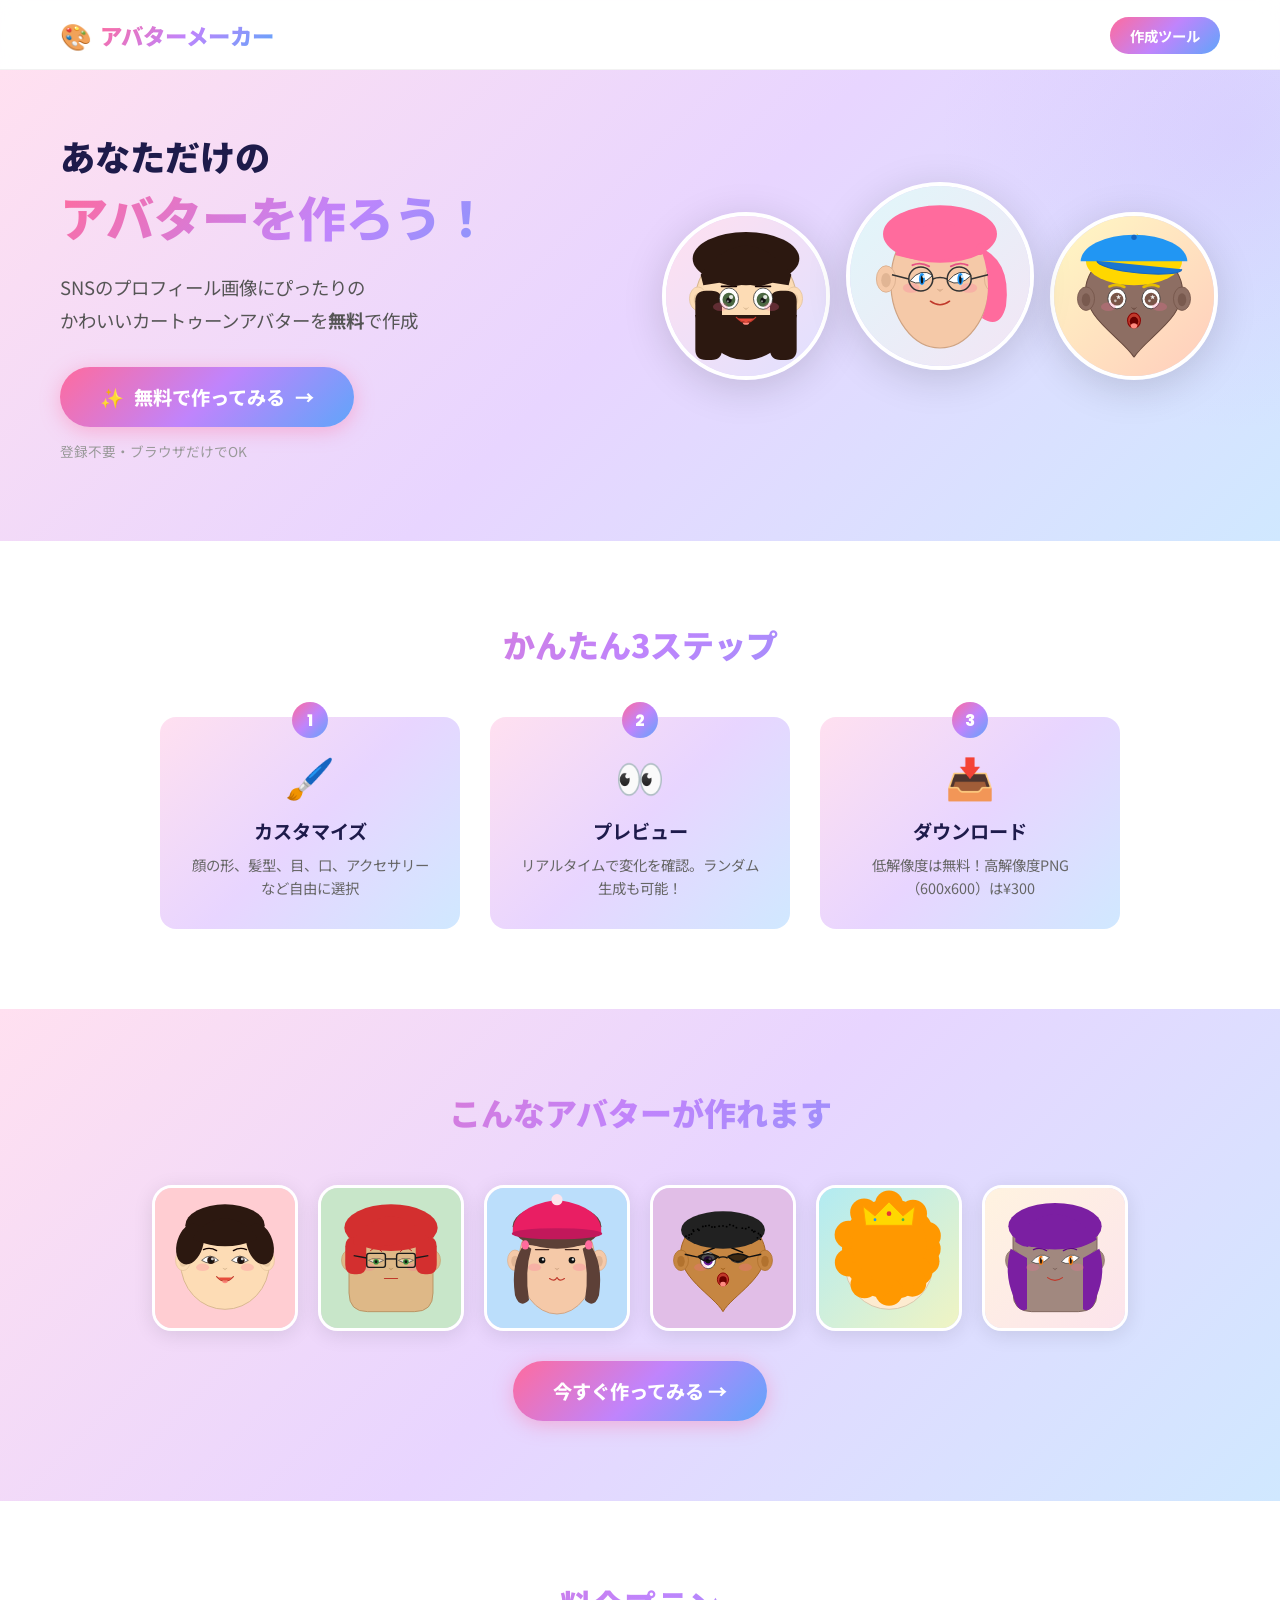
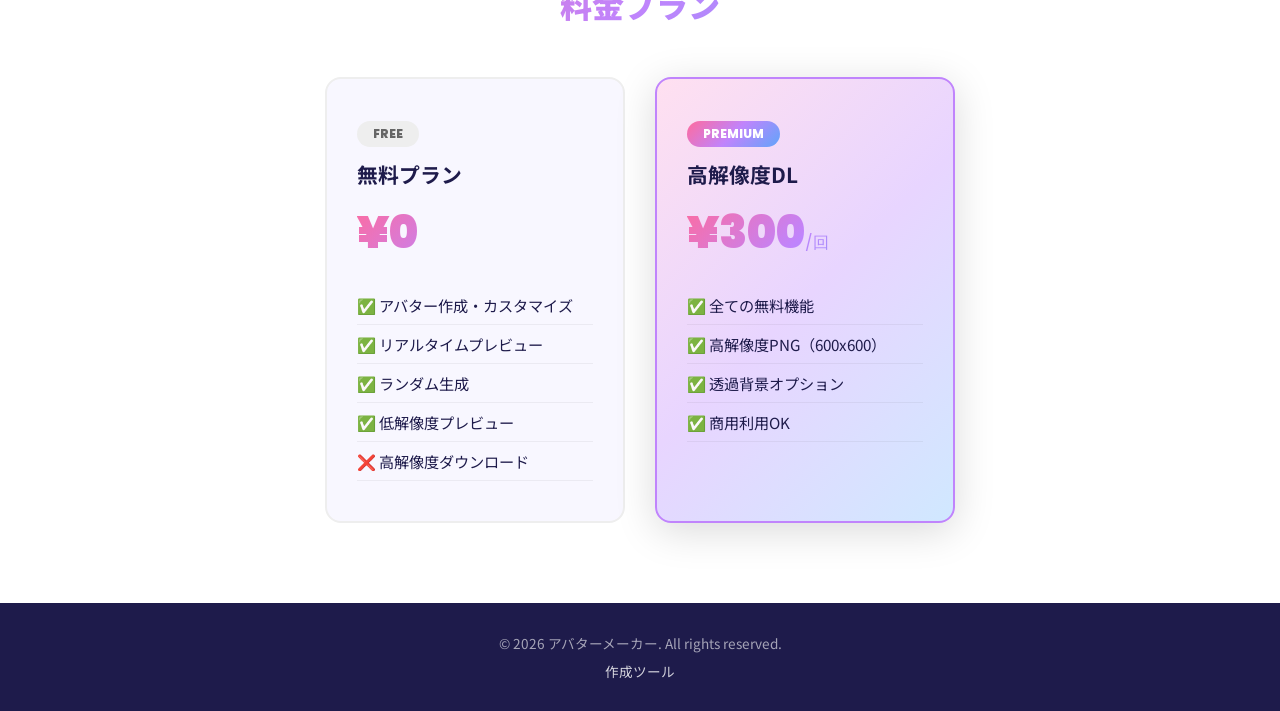
==== index.html @ 693d00ae "Initial release: Avatar Maker (アバターメーカー) Canvas-based cartoon avatar builder for SNS profile picture" ====
<!DOCTYPE html>
<html lang="ja">
<head>
    <meta charset="UTF-8">
    <meta name="viewport" content="width=device-width, initial-scale=1.0">
    <title>アバターメーカー | 無料でSNSアイコンを作成 - アバター 作成 ツール</title>
    <meta name="description" content="無料でオリジナルのアバターを作成！SNSプロフィール画像やアイコンをかんたんカスタマイズ。顔の形、髪型、目、アクセサリーを選んであなただけのアバターを作ろう。">
    <meta name="keywords" content="アバター 作成, アイコン メーカー, SNS プロフィール画像, アバター 作成 無料, SNS アイコン メーカー, プロフィール画像 作成, 似顔絵 メーカー, キャラクター 作成">
    <meta property="og:title" content="アバターメーカー | 無料でSNSアイコンを作成">
    <meta property="og:description" content="無料でオリジナルのアバターを作成！かんたんカスタマイズであなただけのアバターを。">
    <meta property="og:type" content="website">
    <meta property="og:url" content="https://richend0913.github.io/avatar-maker/">
    <meta name="twitter:card" content="summary_large_image">
    <link rel="canonical" href="https://richend0913.github.io/avatar-maker/">
    <link rel="stylesheet" href="css/style.css">
    <link rel="preconnect" href="https://fonts.googleapis.com">
    <link href="https://fonts.googleapis.com/css2?family=Noto+Sans+JP:wght@400;700;900&family=Poppins:wght@600;800&display=swap" rel="stylesheet">
    <script async src="https://pagead2.googlesyndication.com/pagead/js/adsbygoogle.js?client=ca-pub-6327505164684489" crossorigin="anonymous"></script>
    <script type="application/ld+json">
    {
        "@context": "https://schema.org",
        "@type": "WebApplication",
        "name": "アバターメーカー",
        "description": "無料でオリジナルのアバターを作成できるWebアプリ。SNSプロフィール画像やアイコンをかんたんカスタマイズ。",
        "url": "https://richend0913.github.io/avatar-maker/",
        "applicationCategory": "DesignApplication",
        "operatingSystem": "Web",
        "offers": {
            "@type": "Offer",
            "price": "0",
            "priceCurrency": "JPY",
            "description": "無料でアバター作成。高解像度ダウンロードは¥300。"
        },
        "inLanguage": "ja",
        "author": {
            "@type": "Organization",
            "name": "Avatar Maker"
        }
    }
    </script>
</head>
<body class="landing-page">
    <header class="landing-header">
        <div class="container">
            <div class="logo">
                <span class="logo-icon">&#x1F3A8;</span>
                <span class="logo-text">アバターメーカー</span>
            </div>
            <nav>
                <a href="maker.html" class="nav-link">作成ツール</a>
            </nav>
        </div>
    </header>

    <main>
        <section class="hero">
            <div class="container">
                <div class="hero-content">
                    <h1 class="hero-title">
                        <span class="hero-title-main">あなただけの</span>
                        <span class="hero-title-accent">アバターを作ろう！</span>
                    </h1>
                    <p class="hero-subtitle">
                        SNSのプロフィール画像にぴったりの<br>
                        かわいいカートゥーンアバターを<strong>無料</strong>で作成
                    </p>
                    <a href="maker.html" class="cta-button">
                        <span class="cta-icon">&#x2728;</span>
                        無料で作ってみる
                        <span class="cta-arrow">&rarr;</span>
                    </a>
                    <p class="hero-note">登録不要・ブラウザだけでOK</p>
                </div>
                <div class="hero-visual">
                    <div class="hero-avatars">
                        <canvas id="example1" width="160" height="160"></canvas>
                        <canvas id="example2" width="180" height="180"></canvas>
                        <canvas id="example3" width="160" height="160"></canvas>
                    </div>
                </div>
            </div>
        </section>

        <section class="features">
            <div class="container">
                <h2 class="section-title">かんたん3ステップ</h2>
                <div class="steps">
                    <div class="step">
                        <div class="step-number">1</div>
                        <div class="step-icon">&#x1F58C;&#xFE0F;</div>
                        <h3>カスタマイズ</h3>
                        <p>顔の形、髪型、目、口、アクセサリーなど自由に選択</p>
                    </div>
                    <div class="step">
                        <div class="step-number">2</div>
                        <div class="step-icon">&#x1F440;</div>
                        <h3>プレビュー</h3>
                        <p>リアルタイムで変化を確認。ランダム生成も可能！</p>
                    </div>
                    <div class="step">
                        <div class="step-number">3</div>
                        <div class="step-icon">&#x1F4E5;</div>
                        <h3>ダウンロード</h3>
                        <p>低解像度は無料！高解像度PNG（600x600）は¥300</p>
                    </div>
                </div>
            </div>
        </section>

        <section class="showcase">
            <div class="container">
                <h2 class="section-title">こんなアバターが作れます</h2>
                <div class="showcase-grid">
                    <canvas id="showcase1" width="140" height="140"></canvas>
                    <canvas id="showcase2" width="140" height="140"></canvas>
                    <canvas id="showcase3" width="140" height="140"></canvas>
                    <canvas id="showcase4" width="140" height="140"></canvas>
                    <canvas id="showcase5" width="140" height="140"></canvas>
                    <canvas id="showcase6" width="140" height="140"></canvas>
                </div>
                <a href="maker.html" class="cta-button cta-secondary">
                    今すぐ作ってみる &rarr;
                </a>
            </div>
        </section>

        <section class="pricing">
            <div class="container">
                <h2 class="section-title">料金プラン</h2>
                <div class="pricing-cards">
                    <div class="pricing-card">
                        <div class="pricing-badge">FREE</div>
                        <h3>無料プラン</h3>
                        <div class="pricing-amount">¥0</div>
                        <ul>
                            <li>&#x2705; アバター作成・カスタマイズ</li>
                            <li>&#x2705; リアルタイムプレビュー</li>
                            <li>&#x2705; ランダム生成</li>
                            <li>&#x2705; 低解像度プレビュー</li>
                            <li>&#x274C; 高解像度ダウンロード</li>
                        </ul>
                    </div>
                    <div class="pricing-card pricing-card-premium">
                        <div class="pricing-badge pricing-badge-premium">PREMIUM</div>
                        <h3>高解像度DL</h3>
                        <div class="pricing-amount">¥300<span>/回</span></div>
                        <ul>
                            <li>&#x2705; 全ての無料機能</li>
                            <li>&#x2705; 高解像度PNG（600x600）</li>
                            <li>&#x2705; 透過背景オプション</li>
                            <li>&#x2705; 商用利用OK</li>
                        </ul>
                    </div>
                </div>
            </div>
        </section>
    </main>

    <footer class="landing-footer">
        <div class="container">
            <p>&copy; 2026 アバターメーカー. All rights reserved.</p>
            <p class="footer-links">
                <a href="maker.html">作成ツール</a>
            </p>
        </div>
    </footer>

    <script src="js/avatar-renderer.js"></script>
    <script>
        document.addEventListener('DOMContentLoaded', function() {
            // Example avatars for hero section
            const examples = [
                { faceShape: 0, skinColor: '#FDDCB5', hairStyle: 2, hairColor: '#2C1810', eyeStyle: 0, eyeColor: '#4A6741', mouthStyle: 0, eyebrowStyle: 1, accessory: 0, bgColor: '#FFE0F0', bgGradient: true, bgGradientColor: '#E0E0FF' },
                { faceShape: 1, skinColor: '#F5C9A8', hairStyle: 4, hairColor: '#FF6B9D', eyeStyle: 2, eyeColor: '#2196F3', mouthStyle: 1, eyebrowStyle: 0, accessory: 1, bgColor: '#E0F7FA', bgGradient: true, bgGradientColor: '#F3E5F5' },
                { faceShape: 3, skinColor: '#8D6E63', hairStyle: 7, hairColor: '#FFD700', eyeStyle: 4, eyeColor: '#795548', mouthStyle: 2, eyebrowStyle: 2, accessory: 4, bgColor: '#FFF9C4', bgGradient: true, bgGradientColor: '#FFCCBC' }
            ];

            examples.forEach((config, i) => {
                const canvas = document.getElementById('example' + (i + 1));
                if (canvas) renderAvatar(canvas, config);
            });

            // Showcase avatars
            const showcases = [
                { faceShape: 0, skinColor: '#FDDCB5', hairStyle: 0, hairColor: '#2C1810', eyeStyle: 1, eyeColor: '#2C1810', mouthStyle: 0, eyebrowStyle: 0, accessory: 0, bgColor: '#FFCDD2', bgGradient: false },
                { faceShape: 2, skinColor: '#DEB887', hairStyle: 3, hairColor: '#D32F2F', eyeStyle: 3, eyeColor: '#388E3C', mouthStyle: 3, eyebrowStyle: 3, accessory: 2, bgColor: '#C8E6C9', bgGradient: false },
                { faceShape: 1, skinColor: '#F5C9A8', hairStyle: 5, hairColor: '#5D4037', eyeStyle: 5, eyeColor: '#1565C0', mouthStyle: 4, eyebrowStyle: 1, accessory: 5, bgColor: '#BBDEFB', bgGradient: false },
                { faceShape: 3, skinColor: '#C68642', hairStyle: 1, hairColor: '#212121', eyeStyle: 6, eyeColor: '#6A1B9A', mouthStyle: 2, eyebrowStyle: 4, accessory: 3, bgColor: '#E1BEE7', bgGradient: false },
                { faceShape: 0, skinColor: '#FDEBD0', hairStyle: 6, hairColor: '#FF9800', eyeStyle: 7, eyeColor: '#00796B', mouthStyle: 5, eyebrowStyle: 2, accessory: 6, bgColor: '#B2EBF2', bgGradient: true, bgGradientColor: '#F0F4C3' },
                { faceShape: 2, skinColor: '#A1887F', hairStyle: 8, hairColor: '#7B1FA2', eyeStyle: 2, eyeColor: '#F57F17', mouthStyle: 1, eyebrowStyle: 0, accessory: 0, bgColor: '#FFF3E0', bgGradient: true, bgGradientColor: '#FCE4EC' }
            ];

            showcases.forEach((config, i) => {
                const canvas = document.getElementById('showcase' + (i + 1));
                if (canvas) renderAvatar(canvas, config);
            });
        });
    </script>
</body>
</html>
---- css/style.css ----
/* ==========================================
   Avatar Maker - Style Sheet
   ========================================== */

:root {
    --pink: #FF6B9D;
    --purple: #C084FC;
    --blue: #60A5FA;
    --dark: #1E1B4B;
    --light: #F8F7FF;
    --gradient: linear-gradient(135deg, #FF6B9D 0%, #C084FC 50%, #60A5FA 100%);
    --gradient-soft: linear-gradient(135deg, #FFE0F0 0%, #E8D5FF 50%, #D0E8FF 100%);
    --shadow: 0 4px 20px rgba(0,0,0,0.1);
    --shadow-lg: 0 8px 40px rgba(0,0,0,0.15);
    --radius: 16px;
    --radius-sm: 10px;
}

* {
    margin: 0;
    padding: 0;
    box-sizing: border-box;
}

body {
    font-family: 'Noto Sans JP', sans-serif;
    color: var(--dark);
    background: var(--light);
    overflow-x: hidden;
}

.container {
    max-width: 1200px;
    margin: 0 auto;
    padding: 0 20px;
}

/* ==========================================
   Landing Page
   ========================================== */

.landing-header {
    padding: 16px 0;
    background: rgba(255,255,255,0.9);
    backdrop-filter: blur(10px);
    position: sticky;
    top: 0;
    z-index: 100;
    border-bottom: 1px solid rgba(0,0,0,0.05);
}

.landing-header .container {
    display: flex;
    justify-content: space-between;
    align-items: center;
}

.logo {
    display: flex;
    align-items: center;
    gap: 8px;
    font-size: 1.4rem;
    font-weight: 900;
}

.logo-icon {
    font-size: 1.6rem;
}

.logo-text {
    background: var(--gradient);
    -webkit-background-clip: text;
    -webkit-text-fill-color: transparent;
    background-clip: text;
}

.nav-link {
    background: var(--gradient);
    color: white;
    text-decoration: none;
    padding: 8px 20px;
    border-radius: 30px;
    font-weight: 700;
    font-size: 0.9rem;
    transition: transform 0.2s, box-shadow 0.2s;
}

.nav-link:hover {
    transform: translateY(-2px);
    box-shadow: var(--shadow);
}

/* Hero */
.hero {
    padding: 60px 0 80px;
    background: var(--gradient-soft);
    position: relative;
    overflow: hidden;
}

.hero::before {
    content: '';
    position: absolute;
    top: -50%;
    right: -20%;
    width: 600px;
    height: 600px;
    background: radial-gradient(circle, rgba(192,132,252,0.15) 0%, transparent 70%);
    border-radius: 50%;
}

.hero .container {
    display: flex;
    align-items: center;
    gap: 40px;
}

.hero-content {
    flex: 1;
    z-index: 1;
}

.hero-title {
    margin-bottom: 20px;
}

.hero-title-main {
    display: block;
    font-size: 2.2rem;
    font-weight: 900;
    color: var(--dark);
}

.hero-title-accent {
    display: block;
    font-size: 3rem;
    font-weight: 900;
    background: var(--gradient);
    -webkit-background-clip: text;
    -webkit-text-fill-color: transparent;
    background-clip: text;
}

.hero-subtitle {
    font-size: 1.15rem;
    line-height: 1.8;
    color: #555;
    margin-bottom: 30px;
}

.cta-button {
    display: inline-flex;
    align-items: center;
    gap: 10px;
    background: var(--gradient);
    color: white;
    text-decoration: none;
    padding: 16px 40px;
    border-radius: 50px;
    font-size: 1.2rem;
    font-weight: 800;
    transition: transform 0.2s, box-shadow 0.3s;
    box-shadow: 0 4px 20px rgba(255,107,157,0.4);
}

.cta-button:hover {
    transform: translateY(-3px);
    box-shadow: 0 8px 30px rgba(255,107,157,0.5);
}

.cta-secondary {
    margin-top: 30px;
}

.hero-note {
    margin-top: 14px;
    font-size: 0.85rem;
    color: #999;
}

.hero-visual {
    flex: 1;
    display: flex;
    justify-content: center;
    z-index: 1;
}

.hero-avatars {
    display: flex;
    align-items: center;
    gap: 16px;
}

.hero-avatars canvas {
    border-radius: 50%;
    box-shadow: var(--shadow-lg);
    border: 4px solid white;
    transition: transform 0.3s;
}

.hero-avatars canvas:hover {
    transform: scale(1.08);
}

.hero-avatars canvas:nth-child(2) {
    transform: translateY(-20px);
}

.hero-avatars canvas:nth-child(2):hover {
    transform: translateY(-20px) scale(1.08);
}

/* Features / Steps */
.features {
    padding: 80px 0;
    background: white;
}

.section-title {
    text-align: center;
    font-size: 2rem;
    font-weight: 900;
    margin-bottom: 50px;
    background: var(--gradient);
    -webkit-background-clip: text;
    -webkit-text-fill-color: transparent;
    background-clip: text;
}

.steps {
    display: flex;
    gap: 30px;
    justify-content: center;
}

.step {
    flex: 1;
    max-width: 300px;
    text-align: center;
    padding: 30px;
    border-radius: var(--radius);
    background: var(--gradient-soft);
    position: relative;
    transition: transform 0.3s;
}

.step:hover {
    transform: translateY(-5px);
}

.step-number {
    position: absolute;
    top: -15px;
    left: 50%;
    transform: translateX(-50%);
    width: 36px;
    height: 36px;
    background: var(--gradient);
    color: white;
    border-radius: 50%;
    display: flex;
    align-items: center;
    justify-content: center;
    font-weight: 800;
    font-size: 1rem;
    font-family: 'Poppins', sans-serif;
}

.step-icon {
    font-size: 2.5rem;
    margin-bottom: 12px;
}

.step h3 {
    font-size: 1.2rem;
    margin-bottom: 8px;
}

.step p {
    font-size: 0.9rem;
    color: #666;
    line-height: 1.6;
}

/* Showcase */
.showcase {
    padding: 80px 0;
    background: var(--gradient-soft);
    text-align: center;
}

.showcase-grid {
    display: flex;
    flex-wrap: wrap;
    gap: 20px;
    justify-content: center;
}

.showcase-grid canvas {
    border-radius: 20px;
    box-shadow: var(--shadow);
    border: 3px solid white;
    transition: transform 0.3s;
}

.showcase-grid canvas:hover {
    transform: scale(1.1) rotate(2deg);
}

/* Pricing */
.pricing {
    padding: 80px 0;
    background: white;
}

.pricing-cards {
    display: flex;
    gap: 30px;
    justify-content: center;
    flex-wrap: wrap;
}

.pricing-card {
    background: var(--light);
    border-radius: var(--radius);
    padding: 40px 30px;
    width: 300px;
    position: relative;
    transition: transform 0.3s;
    border: 2px solid #eee;
}

.pricing-card:hover {
    transform: translateY(-5px);
}

.pricing-card-premium {
    background: var(--gradient-soft);
    border: 2px solid var(--purple);
    box-shadow: var(--shadow-lg);
}

.pricing-badge {
    display: inline-block;
    padding: 4px 16px;
    border-radius: 20px;
    font-size: 0.75rem;
    font-weight: 800;
    font-family: 'Poppins', sans-serif;
    background: #eee;
    color: #666;
    margin-bottom: 12px;
}

.pricing-badge-premium {
    background: var(--gradient);
    color: white;
}

.pricing-card h3 {
    font-size: 1.3rem;
    margin-bottom: 10px;
}

.pricing-amount {
    font-size: 2.8rem;
    font-weight: 900;
    font-family: 'Poppins', sans-serif;
    background: var(--gradient);
    -webkit-background-clip: text;
    -webkit-text-fill-color: transparent;
    background-clip: text;
    margin-bottom: 20px;
}

.pricing-amount span {
    font-size: 1rem;
    font-weight: 400;
}

.pricing-card ul {
    list-style: none;
    text-align: left;
}

.pricing-card li {
    padding: 8px 0;
    font-size: 0.95rem;
    border-bottom: 1px solid rgba(0,0,0,0.05);
}

/* Footer */
.landing-footer {
    padding: 30px 0;
    background: var(--dark);
    color: rgba(255,255,255,0.6);
    text-align: center;
    font-size: 0.85rem;
}

.footer-links {
    margin-top: 8px;
}

.footer-links a {
    color: rgba(255,255,255,0.8);
    text-decoration: none;
}

/* ==========================================
   Maker Page
   ========================================== */

.maker-page {
    background: var(--gradient-soft);
    min-height: 100vh;
}

.maker-header {
    padding: 12px 0;
    background: rgba(255,255,255,0.95);
    backdrop-filter: blur(10px);
    border-bottom: 1px solid rgba(0,0,0,0.05);
    position: sticky;
    top: 0;
    z-index: 100;
}

.maker-header .container {
    display: flex;
    justify-content: space-between;
    align-items: center;
}

.maker-layout {
    display: flex;
    gap: 24px;
    padding: 24px 20px;
    max-width: 1300px;
    margin: 0 auto;
    min-height: calc(100vh - 60px);
}

/* Left Panel - Options */
.options-panel {
    flex: 1;
    min-width: 0;
    max-width: 480px;
    background: white;
    border-radius: var(--radius);
    box-shadow: var(--shadow);
    overflow: hidden;
    display: flex;
    flex-direction: column;
    max-height: calc(100vh - 100px);
}

.tabs {
    display: flex;
    flex-wrap: wrap;
    gap: 4px;
    padding: 12px 12px 8px;
    background: #f8f8fc;
    border-bottom: 1px solid #eee;
}

.tab {
    padding: 6px 12px;
    border-radius: 20px;
    border: none;
    background: transparent;
    cursor: pointer;
    font-size: 0.8rem;
    font-weight: 700;
    color: #888;
    transition: all 0.2s;
    font-family: 'Noto Sans JP', sans-serif;
}

.tab:hover {
    background: #f0e8ff;
    color: var(--purple);
}

.tab.active {
    background: var(--gradient);
    color: white;
}

.tab-content {
    padding: 16px;
    overflow-y: auto;
    flex: 1;
}

.option-group {
    display: none;
}

.option-group.active {
    display: block;
}

.option-group h3 {
    font-size: 1rem;
    margin-bottom: 12px;
    color: var(--dark);
}

.option-grid {
    display: flex;
    flex-wrap: wrap;
    gap: 10px;
}

.option-btn {
    padding: 10px 16px;
    border-radius: var(--radius-sm);
    border: 2px solid #e0e0e0;
    background: white;
    cursor: pointer;
    font-size: 0.85rem;
    font-family: 'Noto Sans JP', sans-serif;
    font-weight: 600;
    transition: all 0.2s;
    color: var(--dark);
}

.option-btn:hover {
    border-color: var(--purple);
    background: #f8f0ff;
}

.option-btn.selected {
    border-color: var(--purple);
    background: var(--gradient-soft);
    box-shadow: 0 2px 10px rgba(192,132,252,0.3);
}

/* Color swatches */
.color-grid {
    display: flex;
    flex-wrap: wrap;
    gap: 10px;
}

.color-swatch {
    width: 44px;
    height: 44px;
    border-radius: 50%;
    border: 3px solid #e0e0e0;
    cursor: pointer;
    transition: all 0.2s;
    position: relative;
}

.color-swatch:hover {
    transform: scale(1.15);
    border-color: var(--purple);
}

.color-swatch.selected {
    border-color: var(--purple);
    box-shadow: 0 0 0 3px rgba(192,132,252,0.4);
    transform: scale(1.1);
}

.color-swatch.selected::after {
    content: '\2713';
    position: absolute;
    top: 50%;
    left: 50%;
    transform: translate(-50%, -50%);
    color: white;
    font-weight: 800;
    font-size: 1.1rem;
    text-shadow: 0 1px 3px rgba(0,0,0,0.5);
}

/* Gradient BG option */
.gradient-toggle {
    margin-top: 16px;
    display: flex;
    align-items: center;
    gap: 10px;
}

.gradient-toggle label {
    font-size: 0.9rem;
    font-weight: 600;
}

.gradient-toggle input[type="checkbox"] {
    width: 20px;
    height: 20px;
    accent-color: var(--purple);
}

.gradient-color-row {
    margin-top: 12px;
}

.gradient-color-row h4 {
    font-size: 0.85rem;
    margin-bottom: 8px;
    color: #888;
}

/* Right Panel - Preview + Actions */
.preview-panel {
    flex: 0 0 380px;
    display: flex;
    flex-direction: column;
    align-items: center;
    gap: 20px;
    position: sticky;
    top: 80px;
    align-self: flex-start;
}

.canvas-wrapper {
    background: white;
    border-radius: var(--radius);
    padding: 20px;
    box-shadow: var(--shadow-lg);
    text-align: center;
}

.canvas-wrapper h2 {
    font-size: 1rem;
    color: #888;
    margin-bottom: 12px;
}

#avatarCanvas {
    border-radius: var(--radius-sm);
    border: 2px solid #f0f0f0;
}

.actions {
    display: flex;
    flex-direction: column;
    gap: 10px;
    width: 100%;
}

.action-btn {
    padding: 14px 24px;
    border-radius: 50px;
    border: none;
    cursor: pointer;
    font-size: 1rem;
    font-weight: 700;
    font-family: 'Noto Sans JP', sans-serif;
    transition: all 0.2s;
    display: flex;
    align-items: center;
    justify-content: center;
    gap: 8px;
}

.action-row {
    display: flex;
    gap: 10px;
}

.action-row .action-btn {
    flex: 1;
}

.btn-random {
    background: var(--gradient-soft);
    color: var(--dark);
    border: 2px solid #ddd;
}

.btn-random:hover {
    border-color: var(--purple);
    transform: translateY(-2px);
}

.btn-reset {
    background: white;
    color: #888;
    border: 2px solid #ddd;
}

.btn-reset:hover {
    border-color: #ff6b6b;
    color: #ff6b6b;
    transform: translateY(-2px);
}

.btn-preview {
    background: white;
    color: var(--dark);
    border: 2px solid var(--blue);
}

.btn-preview:hover {
    background: #e8f4ff;
    transform: translateY(-2px);
}

.btn-download {
    background: var(--gradient);
    color: white;
    box-shadow: 0 4px 20px rgba(255,107,157,0.4);
}

.btn-download:hover {
    transform: translateY(-3px);
    box-shadow: 0 8px 30px rgba(255,107,157,0.5);
}

/* Ad space */
.ad-space {
    width: 100%;
    min-height: 100px;
    background: #f5f5f5;
    border-radius: var(--radius-sm);
    display: flex;
    align-items: center;
    justify-content: center;
    color: #ccc;
    font-size: 0.8rem;
}

/* ==========================================
   Modal
   ========================================== */

.modal-overlay {
    display: none;
    position: fixed;
    top: 0;
    left: 0;
    right: 0;
    bottom: 0;
    background: rgba(0,0,0,0.5);
    z-index: 1000;
    align-items: center;
    justify-content: center;
}

.modal-overlay.active {
    display: flex;
}

.modal {
    background: white;
    border-radius: var(--radius);
    padding: 40px;
    max-width: 400px;
    width: 90%;
    text-align: center;
    box-shadow: var(--shadow-lg);
}

.modal h2 {
    margin-bottom: 12px;
}

.modal p {
    color: #666;
    margin-bottom: 20px;
    line-height: 1.6;
}

.modal-actions {
    display: flex;
    gap: 10px;
    justify-content: center;
}

.modal-btn {
    padding: 12px 24px;
    border-radius: 50px;
    border: none;
    cursor: pointer;
    font-size: 0.95rem;
    font-weight: 700;
    font-family: 'Noto Sans JP', sans-serif;
    transition: all 0.2s;
}

.modal-btn-primary {
    background: var(--gradient);
    color: white;
}

.modal-btn-secondary {
    background: #f0f0f0;
    color: #666;
}

/* Preview image in modal */
.modal-preview {
    margin: 16px auto;
    border-radius: var(--radius-sm);
    border: 2px solid #eee;
}

/* ==========================================
   Responsive
   ========================================== */

@media (max-width: 900px) {
    .hero .container {
        flex-direction: column;
        text-align: center;
    }

    .hero-title-main {
        font-size: 1.6rem;
    }

    .hero-title-accent {
        font-size: 2.2rem;
    }

    .hero-avatars canvas {
        width: 100px !important;
        height: 100px !important;
    }

    .hero-avatars canvas:nth-child(2) {
        width: 120px !important;
        height: 120px !important;
    }

    .steps {
        flex-direction: column;
        align-items: center;
    }

    .maker-layout {
        flex-direction: column;
    }

    .options-panel {
        max-width: 100%;
        max-height: none;
    }

    .preview-panel {
        position: static;
        flex: none;
        width: 100%;
    }

    .pricing-cards {
        flex-direction: column;
        align-items: center;
    }
}

@media (max-width: 600px) {
    .hero {
        padding: 40px 0 50px;
    }

    .hero-title-main {
        font-size: 1.3rem;
    }

    .hero-title-accent {
        font-size: 1.7rem;
    }

    .cta-button {
        padding: 14px 28px;
        font-size: 1rem;
    }

    .hero-avatars {
        gap: 10px;
    }

    .showcase-grid canvas {
        width: 100px !important;
        height: 100px !important;
    }

    .tabs {
        gap: 2px;
        padding: 8px 8px 6px;
    }

    .tab {
        font-size: 0.7rem;
        padding: 5px 8px;
    }

    #avatarCanvas {
        width: 260px !important;
        height: 260px !important;
    }
}
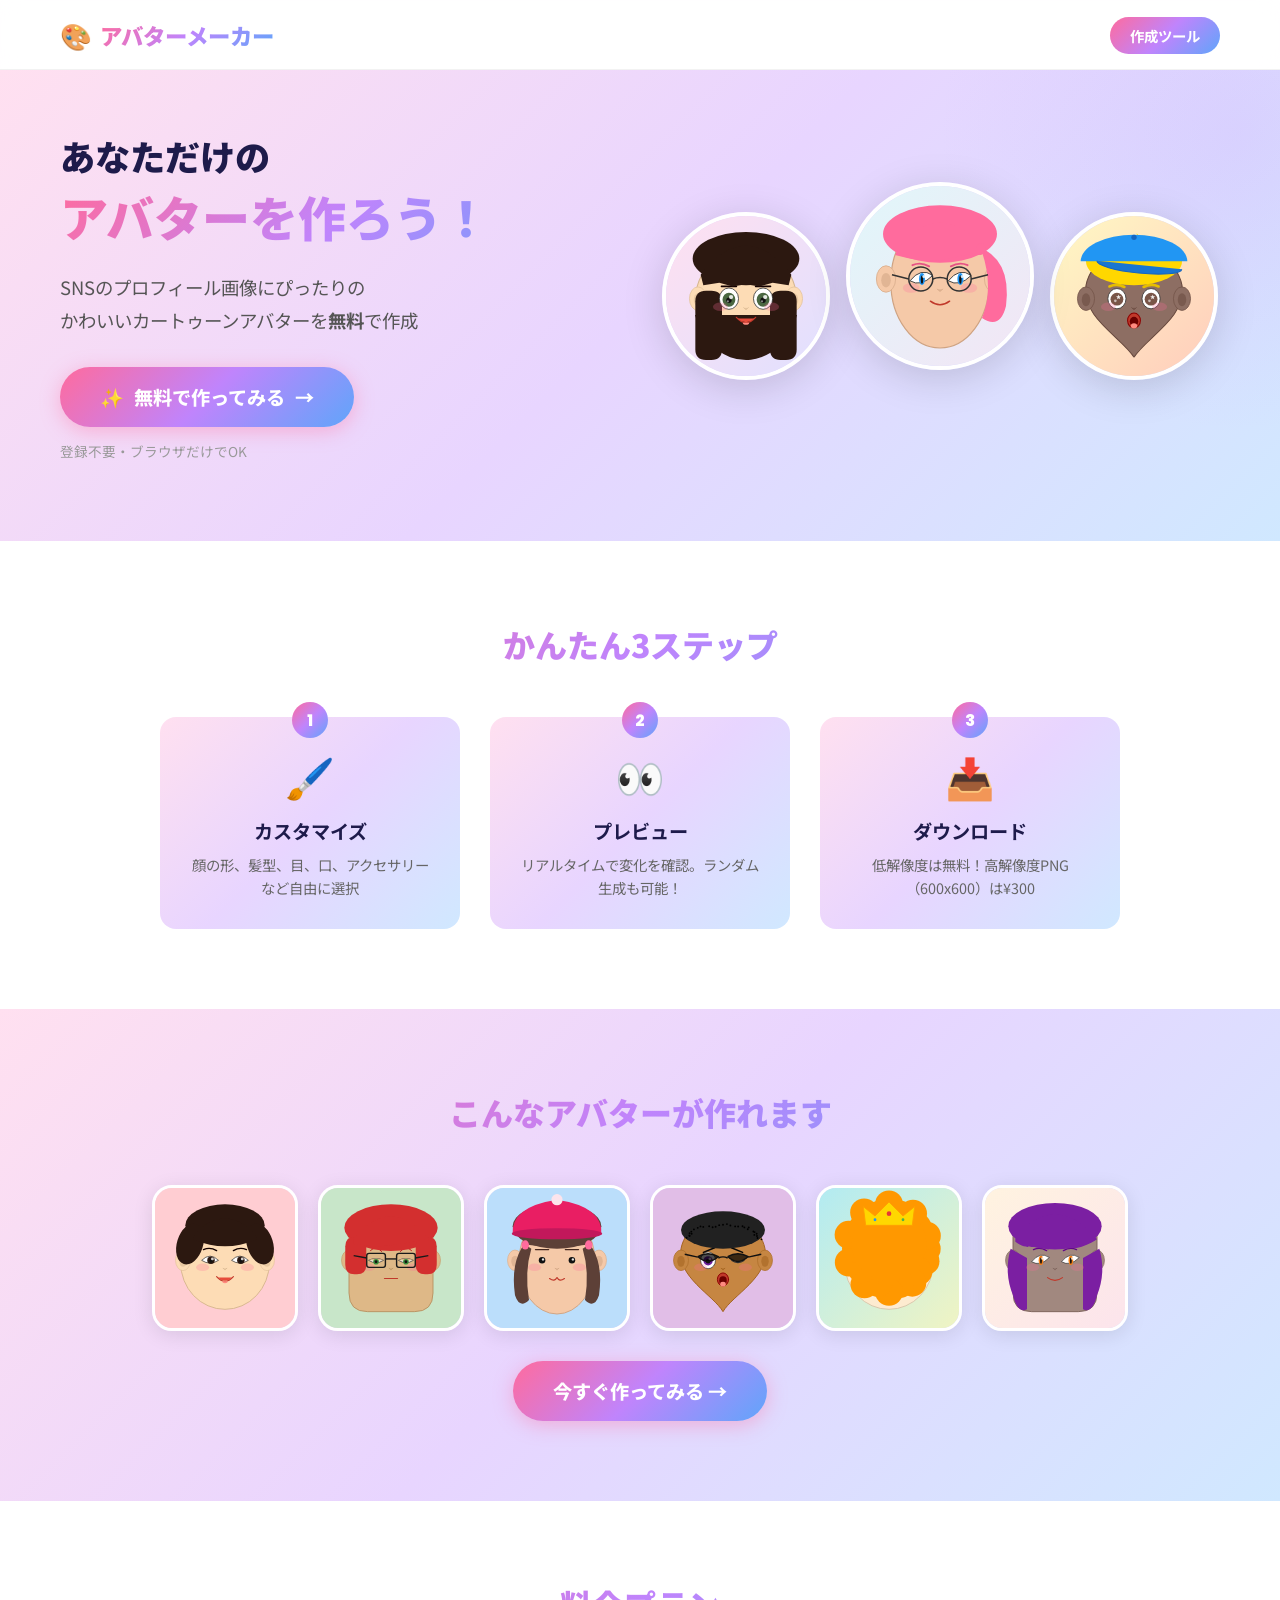
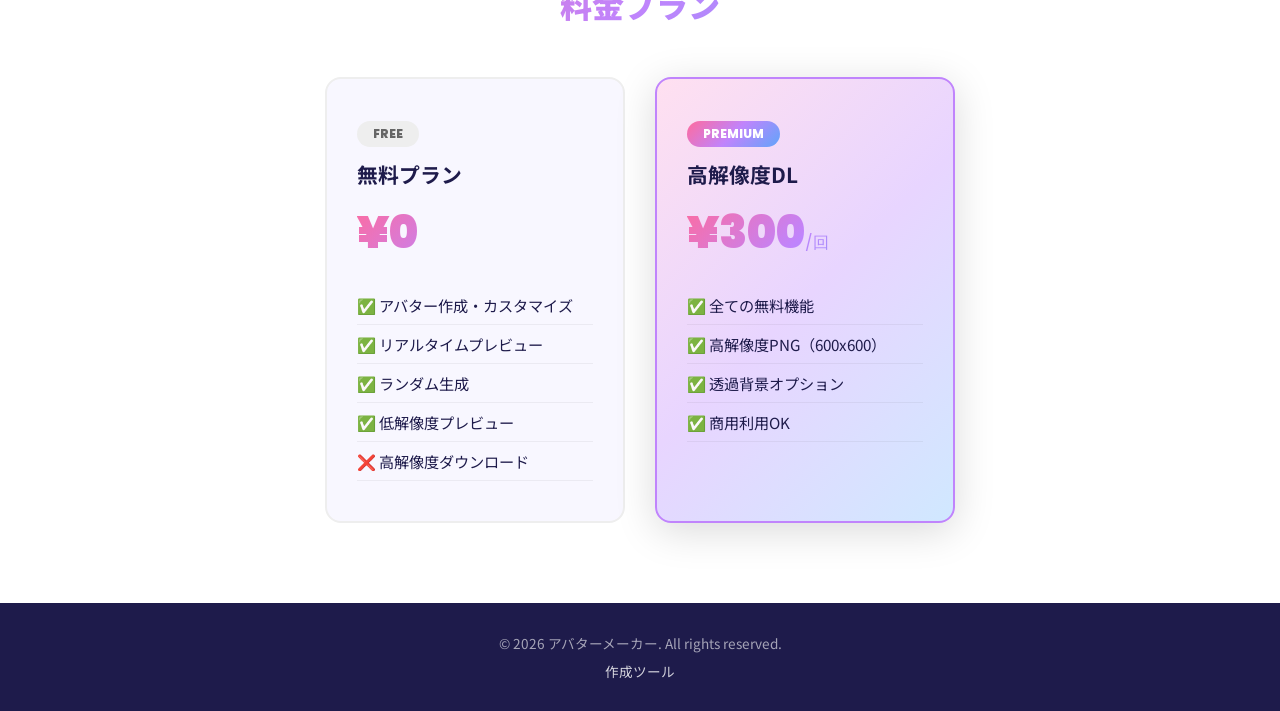
==== commit 62be4f6c: "chore: 未承認AdSense（ca-pub-6327505164684489）のコードを全撤去" ====
--- a/index.html
+++ b/index.html
@@ -15,7 +15,6 @@
     <link rel="stylesheet" href="css/style.css">
     <link rel="preconnect" href="https://fonts.googleapis.com">
     <link href="https://fonts.googleapis.com/css2?family=Noto+Sans+JP:wght@400;700;900&family=Poppins:wght@600;800&display=swap" rel="stylesheet">
-    <script async src="https://pagead2.googlesyndication.com/pagead/js/adsbygoogle.js?client=ca-pub-6327505164684489" crossorigin="anonymous"></script>
     <script type="application/ld+json">
     {
         "@context": "https://schema.org",
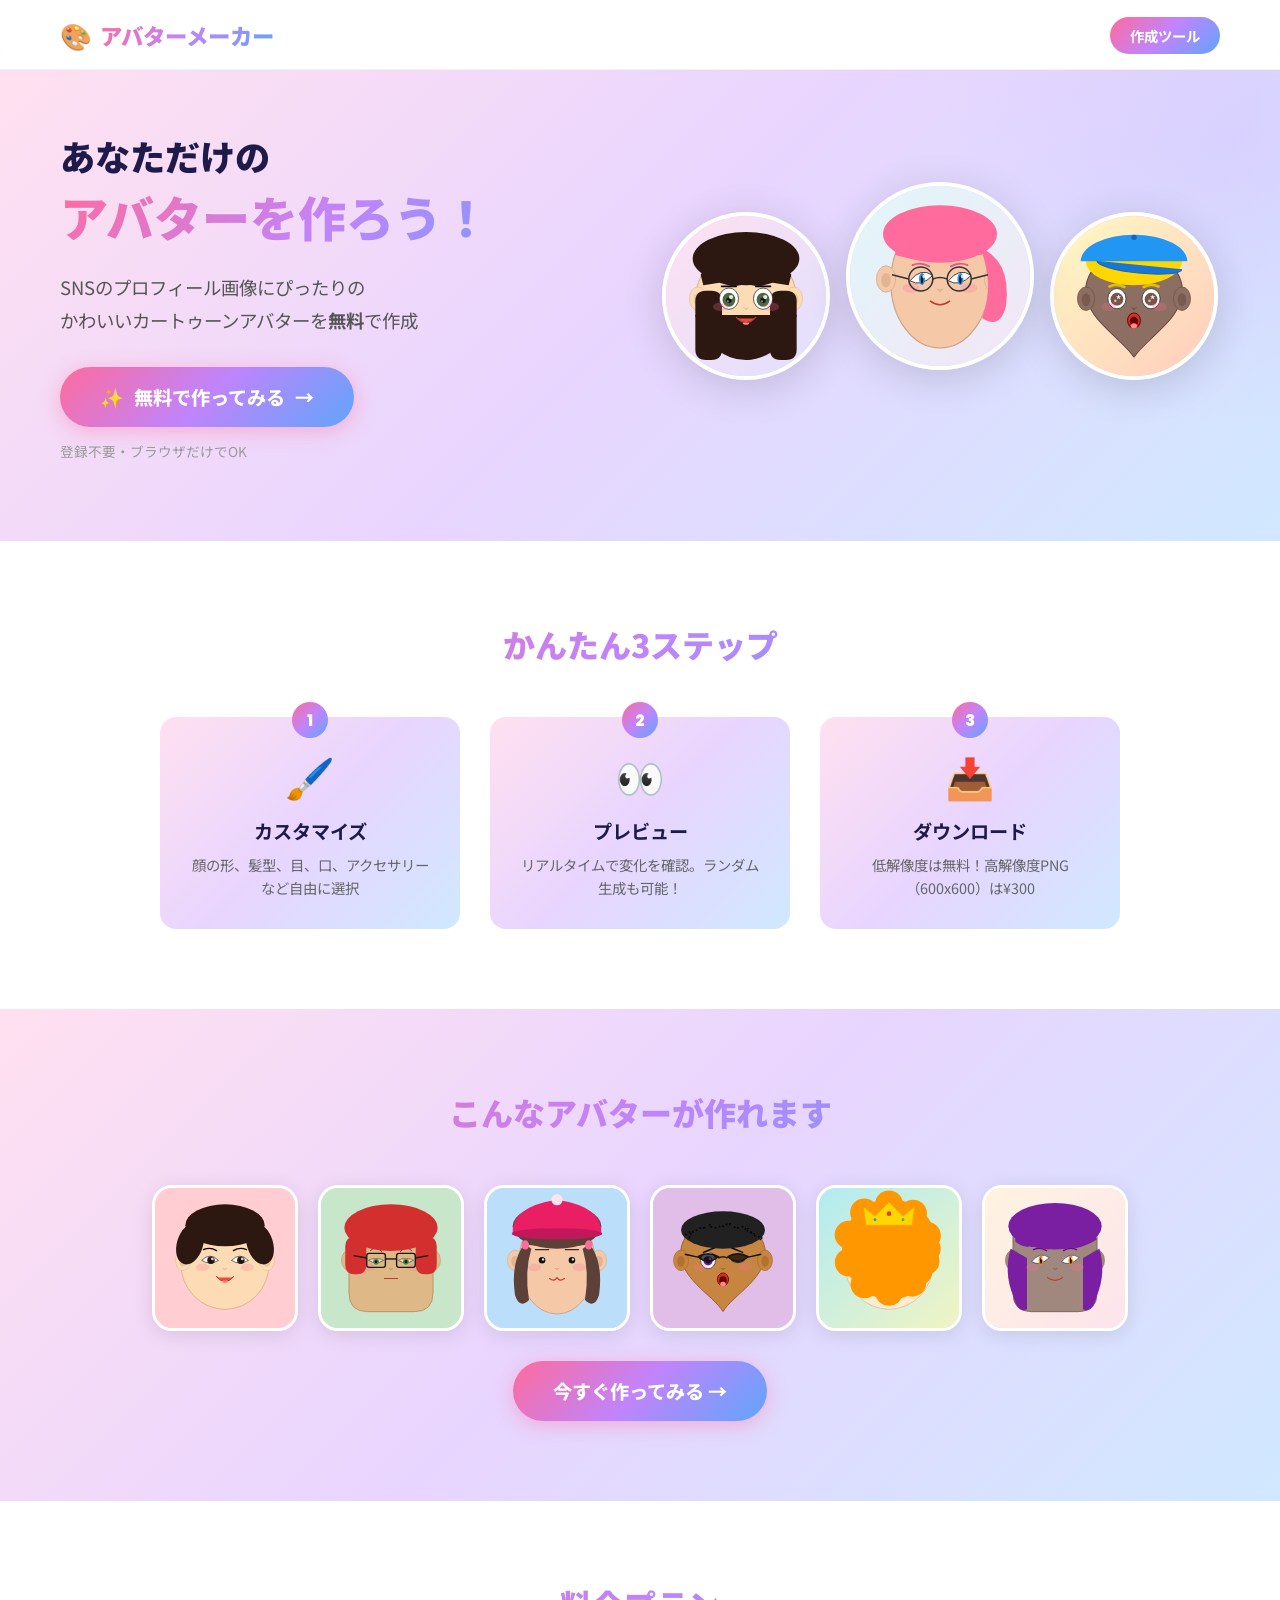
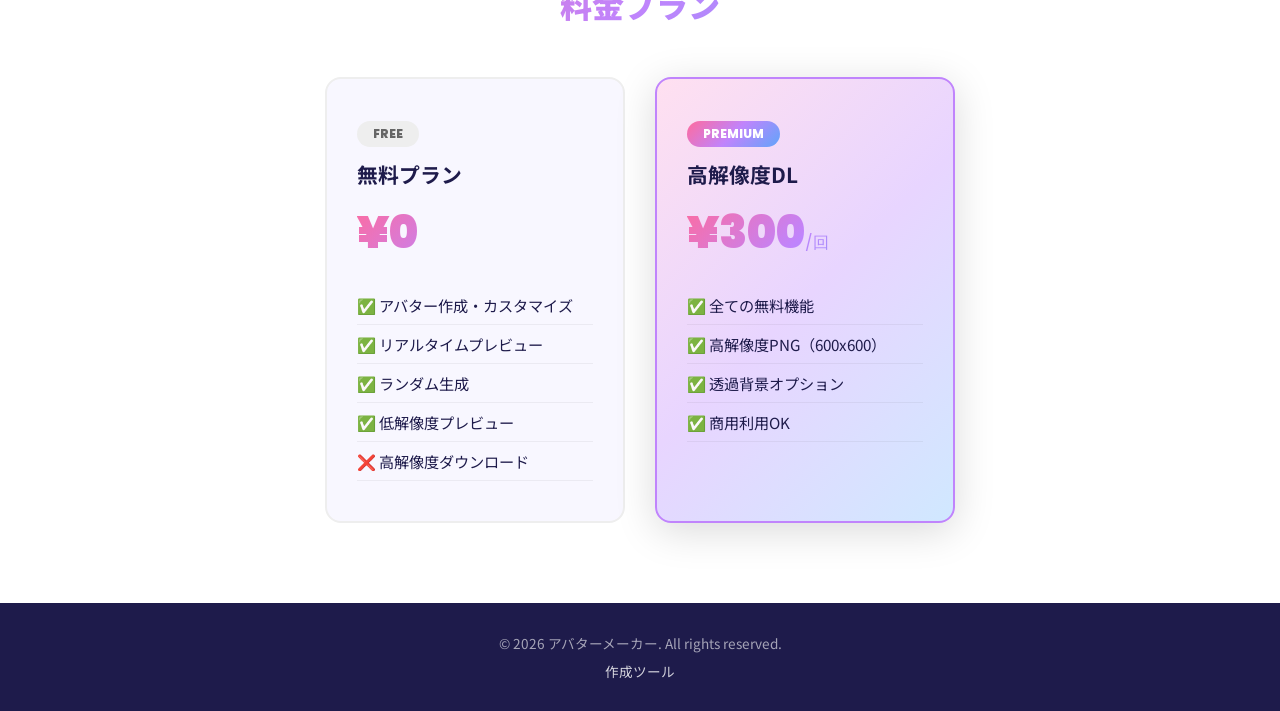
==== commit b162c15a: "feat: GA4（G-63VB4HT3T2, page_area=avatar-maker）を全ページに導入" ====
--- a/index.html
+++ b/index.html
@@ -1,6 +1,8 @@
 <!DOCTYPE html>
 <html lang="ja">
 <head>
+<script async src="https://www.googletagmanager.com/gtag/js?id=G-63VB4HT3T2"></script>
+<script>window.dataLayer=window.dataLayer||[];function gtag(){dataLayer.push(arguments)}gtag('js',new Date());gtag('config','G-63VB4HT3T2',{page_area:'avatar-maker'});</script>
     <meta charset="UTF-8">
     <meta name="viewport" content="width=device-width, initial-scale=1.0">
     <title>アバターメーカー | 無料でSNSアイコンを作成 - アバター 作成 ツール</title>
